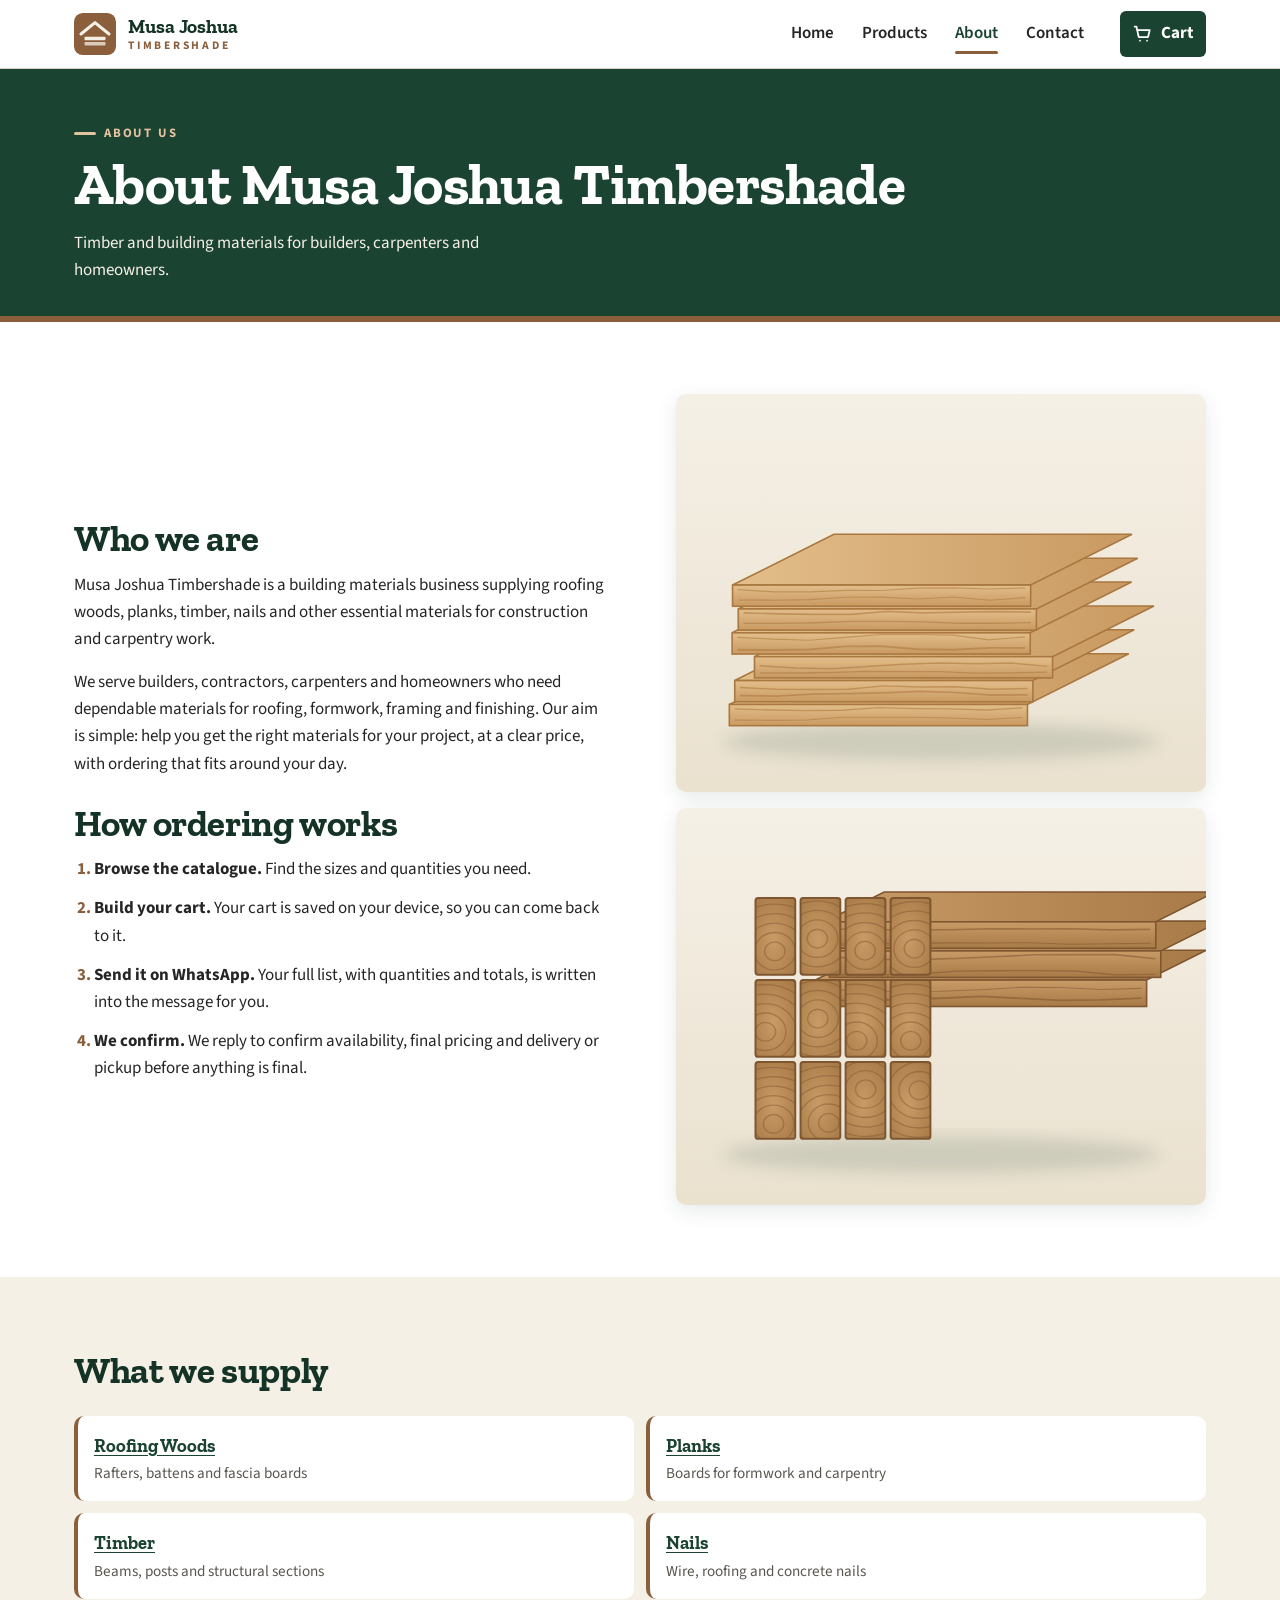
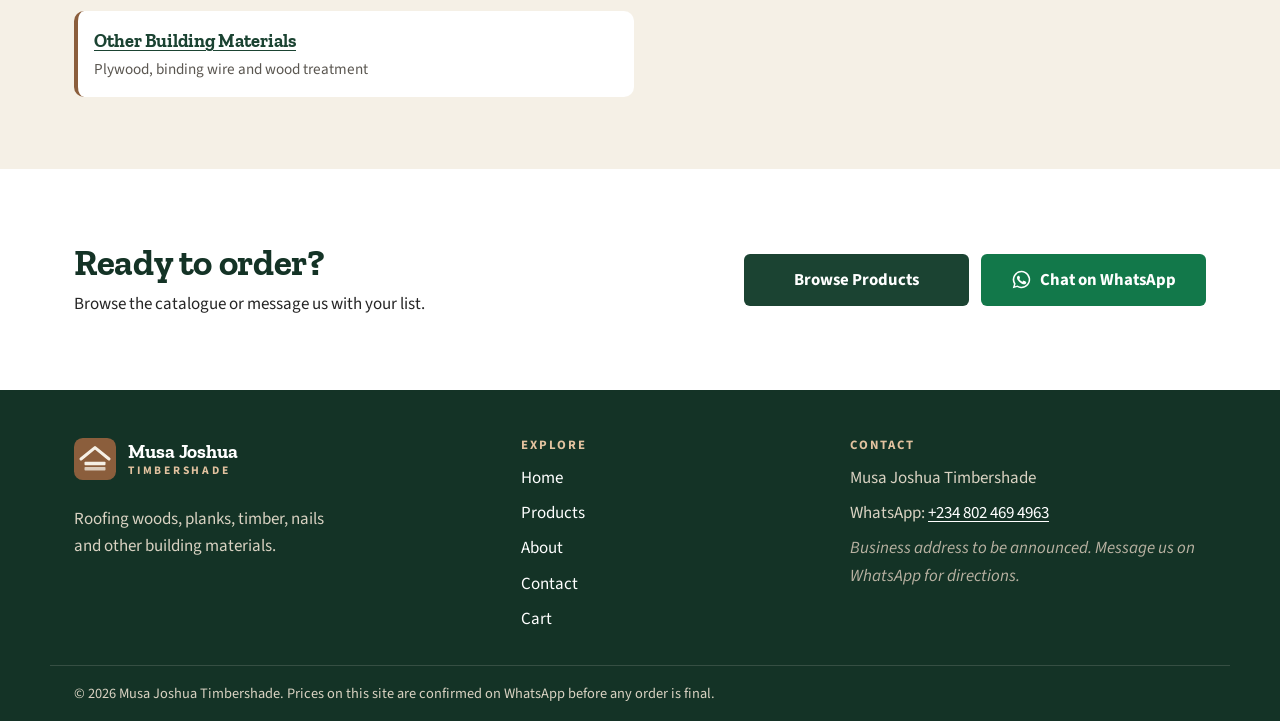
==== about.html @ 5d00e0b7 "Add Musa Joshua Timbershade public website (phase 1) Static HTML/CSS/JS site: home, products catalog" ====
<!DOCTYPE html>
<html lang="en">
<head>
  <meta charset="utf-8">
  <meta name="viewport" content="width=device-width, initial-scale=1">
  <title>About Us | Musa Joshua Timbershade</title>
  <meta name="description" content="About Musa Joshua Timbershade, a supplier of roofing woods, planks, timber, nails and other building materials.">
  <meta name="theme-color" content="#1B4332">
  <link rel="icon" href="assets/images/favicon.svg" type="image/svg+xml">
  <link rel="preconnect" href="https://fonts.googleapis.com">
  <link rel="preconnect" href="https://fonts.gstatic.com" crossorigin>
  <link rel="stylesheet" href="https://fonts.googleapis.com/css2?family=Source+Sans+3:wght@400;600;700&amp;family=Zilla+Slab:wght@600;700&amp;display=swap">
  <link rel="stylesheet" href="assets/css/style.css">
  <link rel="stylesheet" href="assets/css/responsive.css">
</head>
<body data-page="about">
  <a class="skip-link" href="#main">Skip to main content</a>

  <header class="site-header">
    <div class="container header-inner">
      <a class="brand" href="index.html" aria-label="Musa Joshua Timbershade home">
        <svg class="brand__mark" viewBox="0 0 48 48" aria-hidden="true" focusable="false">
          <rect width="48" height="48" rx="10" fill="#8B5E3C"/>
          <path d="M8 24 24 11l16 13" fill="none" stroke="#F5F0E6" stroke-width="3.5" stroke-linecap="round" stroke-linejoin="round"/>
          <rect x="12" y="27" width="24" height="4" rx="1" fill="#F5F0E6"/>
          <rect x="12" y="33" width="24" height="4" rx="1" fill="#F5F0E6" opacity=".75"/>
        </svg>
        <span class="brand__text">
          <span class="brand__name">Musa Joshua</span>
          <span class="brand__sub">Timbershade</span>
        </span>
      </a>

      <button class="nav-toggle" type="button" aria-expanded="false" aria-controls="site-menu">
        <span class="nav-toggle__bar" aria-hidden="true"></span>
        <span class="visually-hidden">Menu</span>
      </button>

      <nav id="site-menu" class="site-nav" aria-label="Main">
        <ul class="nav-list">
          <li><a href="index.html" data-nav="home">Home</a></li>
          <li><a href="products.html" data-nav="products">Products</a></li>
          <li><a href="about.html" data-nav="about">About</a></li>
          <li><a href="contact.html" data-nav="contact">Contact</a></li>
        </ul>
      </nav>

      <a class="cart-link" href="cart.html" data-nav="cart" data-cart-label aria-label="Cart">
        <svg class="icon" viewBox="0 0 24 24" aria-hidden="true" focusable="false"><path fill="none" stroke="currentColor" stroke-width="2" stroke-linecap="round" stroke-linejoin="round" d="M3 4h2l2.4 11.2a1 1 0 0 0 1 .8h8.9a1 1 0 0 0 1-.8L20 8H6.2M9 20h.01M17 20h.01"/></svg>
        <span class="cart-link__text">Cart</span>
        <span class="cart-count" data-cart-count hidden>0</span>
      </a>
    </div>
  </header>

  <main id="main">
    <section class="page-hero">
      <div class="container">
        <p class="eyebrow eyebrow--light">About us</p>
        <h1>About Musa Joshua Timbershade</h1>
        <p>Timber and building materials for builders, carpenters and homeowners.</p>
      </div>
    </section>

    <section class="section">
      <div class="container split">
        <div class="split__copy prose">
          <h2>Who we are</h2>
          <!-- Owner: replace or extend this introduction with the business story, years of operation and location once confirmed. -->
          <p>Musa Joshua Timbershade is a building materials business supplying roofing woods, planks, timber, nails and other essential materials for construction and carpentry work.</p>
          <p>We serve builders, contractors, carpenters and homeowners who need dependable materials for roofing, formwork, framing and finishing. Our aim is simple: help you get the right materials for your project, at a clear price, with ordering that fits around your day.</p>
          <h2>How ordering works</h2>
          <ol class="steps">
            <li><strong>Browse the catalogue.</strong> Find the sizes and quantities you need.</li>
            <li><strong>Build your cart.</strong> Your cart is saved on your device, so you can come back to it.</li>
            <li><strong>Send it on WhatsApp.</strong> Your full list, with quantities and totals, is written into the message for you.</li>
            <li><strong>We confirm.</strong> We reply to confirm availability, final pricing and delivery or pickup before anything is final.</li>
          </ol>
        </div>
        <div class="split__media">
          <img src="assets/images/plank-1x12.svg" alt="Illustration of a stack of wide timber planks" width="400" height="300" loading="lazy">
          <img src="assets/images/roofing-wood-2x4.svg" alt="Illustration of a bundle of roofing wood" width="400" height="300" loading="lazy">
        </div>
      </div>
    </section>

    <section class="section section--cream">
      <div class="container">
        <div class="section-head">
          <h2>What we supply</h2>
        </div>
        <ul class="supply-list">
          <li><a href="products.html?category=roofing-woods">Roofing Woods</a><span>Rafters, battens and fascia boards</span></li>
          <li><a href="products.html?category=planks">Planks</a><span>Boards for formwork and carpentry</span></li>
          <li><a href="products.html?category=timber">Timber</a><span>Beams, posts and structural sections</span></li>
          <li><a href="products.html?category=nails">Nails</a><span>Wire, roofing and concrete nails</span></li>
          <li><a href="products.html?category=other-materials">Other Building Materials</a><span>Plywood, binding wire and wood treatment</span></li>
        </ul>
      </div>
    </section>

    <section class="section">
      <div class="container contact-band">
        <div>
          <h2>Ready to order?</h2>
          <p>Browse the catalogue or message us with your list.</p>
        </div>
        <div class="contact-band__actions">
          <a class="btn btn--primary btn--lg" href="products.html">Browse Products</a>
          <a class="btn btn--whatsapp btn--lg" href="https://wa.me/2348024694963" data-wa-link="enquiry"><svg class="icon" viewBox="0 0 24 24" aria-hidden="true" focusable="false"><path fill="currentColor" d="M12 2a10 10 0 0 0-8.6 15.1L2 22l5-1.3A10 10 0 1 0 12 2Zm0 18.2a8.2 8.2 0 0 1-4.2-1.2l-.3-.2-3 .8.8-2.9-.2-.3A8.2 8.2 0 1 1 12 20.2Zm4.5-6.1c-.2-.1-1.5-.7-1.7-.8-.2-.1-.4-.1-.6.1l-.8 1c-.1.2-.3.2-.5.1a6.7 6.7 0 0 1-3.3-2.9c-.2-.4.2-.4.7-1.3.1-.2 0-.3 0-.4l-.8-1.8c-.2-.5-.4-.4-.6-.4h-.5a1 1 0 0 0-.7.3 3 3 0 0 0-.9 2.2 5.2 5.2 0 0 0 1.1 2.7 11.8 11.8 0 0 0 4.5 4c1.7.7 2.3.8 3.2.6.5-.1 1.5-.6 1.7-1.2.2-.6.2-1.1.2-1.2-.1-.1-.3-.2-.5-.3Z"/></svg> Chat on WhatsApp</a>
        </div>
      </div>
    </section>
  </main>

  <footer class="site-footer">
    <div class="container footer-grid">
      <div class="footer-brand">
        <a class="brand brand--light" href="index.html" aria-label="Musa Joshua Timbershade home">
          <svg class="brand__mark" viewBox="0 0 48 48" aria-hidden="true" focusable="false">
          <rect width="48" height="48" rx="10" fill="#8B5E3C"/>
          <path d="M8 24 24 11l16 13" fill="none" stroke="#F5F0E6" stroke-width="3.5" stroke-linecap="round" stroke-linejoin="round"/>
          <rect x="12" y="27" width="24" height="4" rx="1" fill="#F5F0E6"/>
          <rect x="12" y="33" width="24" height="4" rx="1" fill="#F5F0E6" opacity=".75"/>
        </svg>
          <span class="brand__text">
            <span class="brand__name">Musa Joshua</span>
            <span class="brand__sub">Timbershade</span>
          </span>
        </a>
        <p>Roofing woods, planks, timber, nails and other building materials.</p>
      </div>
      <nav class="footer-nav" aria-label="Footer">
        <h2 class="footer-heading">Explore</h2>
        <ul>
          <li><a href="index.html">Home</a></li>
          <li><a href="products.html">Products</a></li>
          <li><a href="about.html">About</a></li>
          <li><a href="contact.html">Contact</a></li>
          <li><a href="cart.html">Cart</a></li>
        </ul>
      </nav>
      <div class="footer-contact">
        <h2 class="footer-heading">Contact</h2>
        <p><span data-business-name>Musa Joshua Timbershade</span></p>
        <p>WhatsApp: <a href="https://wa.me/2348024694963" data-wa-link="enquiry"><span data-wa-display>+234 802 469 4963</span></a></p>
        <p data-location>Business address to be announced.</p>
      </div>
    </div>
    <div class="container footer-bottom">
      <p>&copy; <span data-year>2026</span> Musa Joshua Timbershade. Prices on this site are confirmed on WhatsApp before any order is final.</p>
    </div>
  </footer>

  <script src="assets/js/config.js" defer></script>
  <script src="assets/js/products-data.js" defer></script>
  <script src="assets/js/main.js" defer></script>
  <script src="assets/js/cart.js" defer></script>
  <script src="assets/js/checkout.js" defer></script>
</body>
</html>
---- assets/css/style.css ----
/* ==========================================================================
   Musa Joshua Timbershade: base styles (mobile first)
   Breakpoint overrides live in responsive.css.
   ========================================================================== */

/* ---------- Design tokens ---------- */
:root {
  --forest: #1B4332;
  --forest-deep: #143326;
  --forest-soft: #2D6A4F;
  --cream: #F5F0E6;
  --cream-dark: #EAE1CF;
  --timber: #8B5E3C;
  --timber-dark: #6E4A2F;
  --white: #FFFFFF;
  --ink: #252525;
  --ink-muted: #5A5650;
  --line: #DCD3C1;
  --whatsapp: #12784A;
  --whatsapp-dark: #0D5E39;
  --danger: #A12C1F;

  --font-display: 'Zilla Slab', 'Rockwell', Georgia, 'Times New Roman', serif;
  --font-body: 'Source Sans 3', 'Segoe UI', Roboto, 'Helvetica Neue', Arial, sans-serif;

  --radius-sm: 6px;
  --radius: 10px;
  --radius-lg: 16px;
  --shadow-sm: 0 1px 2px rgba(20, 51, 38, .08);
  --shadow: 0 6px 20px rgba(20, 51, 38, .10);
  --shadow-lg: 0 16px 40px rgba(20, 51, 38, .18);

  --space-1: .25rem;
  --space-2: .5rem;
  --space-3: .75rem;
  --space-4: 1rem;
  --space-5: 1.5rem;
  --space-6: 2rem;
  --space-7: 3rem;
  --space-8: 4.5rem;

  --container: 1180px;
  --header-h: 68px;
  --ease: cubic-bezier(.2, .7, .2, 1);
}

/* ---------- Reset ---------- */
*, *::before, *::after { box-sizing: border-box; }
html { -webkit-text-size-adjust: 100%; scroll-behavior: smooth; scroll-padding-top: calc(var(--header-h) + 1rem); }
body {
  margin: 0;
  font-family: var(--font-body);
  font-size: 1.0625rem;
  line-height: 1.6;
  color: var(--ink);
  background: var(--white);
  text-rendering: optimizeLegibility;
}
img, svg { display: block; max-width: 100%; height: auto; }
h1, h2, h3 { font-family: var(--font-display); line-height: 1.15; margin: 0 0 var(--space-3); color: var(--forest-deep); letter-spacing: -.01em; }
h1 { font-size: clamp(2.1rem, 6vw, 3.6rem); }
h2 { font-size: clamp(1.6rem, 4vw, 2.3rem); }
h3 { font-size: 1.25rem; }
p { margin: 0 0 var(--space-4); }
a { color: var(--forest); text-decoration-thickness: 1px; text-underline-offset: 3px; }
a:hover { color: var(--timber-dark); }
ul, ol { margin: 0; padding: 0; }
button, input, select, textarea { font: inherit; color: inherit; }
:focus-visible { outline: 3px solid var(--timber); outline-offset: 2px; border-radius: 4px; }

@media (prefers-reduced-motion: reduce) {
  *, *::before, *::after { transition-duration: .01ms !important; animation-duration: .01ms !important; }
  html { scroll-behavior: auto; }
}

/* ---------- Utilities ---------- */
.container { width: 100%; max-width: var(--container); margin-inline: auto; padding-inline: var(--space-4); }
.visually-hidden { position: absolute !important; width: 1px; height: 1px; padding: 0; margin: -1px; overflow: hidden; clip: rect(0 0 0 0); white-space: nowrap; border: 0; }
.muted { color: var(--ink-muted); }
.small { font-size: .9rem; }
.notice { padding: var(--space-4); color: var(--ink-muted); }
.is-placeholder { font-style: italic; color: var(--ink-muted); }
.skip-link { position: absolute; left: var(--space-4); top: -100px; z-index: 100; background: var(--forest); color: var(--white); padding: var(--space-2) var(--space-4); border-radius: var(--radius-sm); }
.skip-link:focus { top: var(--space-2); color: var(--white); }
.icon { width: 1.25em; height: 1.25em; flex: none; }

.eyebrow {
  display: inline-flex; align-items: center; gap: var(--space-2);
  font-size: .8rem; font-weight: 700; letter-spacing: .14em; text-transform: uppercase;
  color: var(--timber); margin-bottom: var(--space-2);
}
.eyebrow::before { content: ''; width: 22px; height: 3px; background: currentColor; border-radius: 2px; }
.eyebrow--light { color: #E2C29F; }

/* ---------- Buttons ---------- */
.btn {
  display: inline-flex; align-items: center; justify-content: center; gap: var(--space-2);
  min-height: 46px; padding: .7rem 1.25rem;
  border: 2px solid transparent; border-radius: var(--radius-sm);
  font-weight: 700; font-size: 1rem; line-height: 1.2; text-align: center; text-decoration: none;
  cursor: pointer; transition: background-color .2s var(--ease), color .2s var(--ease), border-color .2s var(--ease), transform .2s var(--ease), box-shadow .2s var(--ease);
}
.btn:hover { transform: translateY(-1px); }
.btn:active { transform: translateY(0); }
.btn:disabled, .btn[aria-disabled="true"] { opacity: .55; cursor: not-allowed; transform: none; }
.btn--lg { min-height: 52px; padding: .85rem 1.6rem; font-size: 1.05rem; }
.btn--block { width: 100%; }
.btn--primary { background: var(--forest); color: var(--white); }
.btn--primary:hover { background: var(--forest-deep); color: var(--white); box-shadow: var(--shadow); }
.btn--accent { background: var(--timber); color: var(--white); }
.btn--accent:hover { background: var(--timber-dark); color: var(--white); box-shadow: var(--shadow); }
.btn--whatsapp { background: var(--whatsapp); color: var(--white); }
.btn--whatsapp:hover { background: var(--whatsapp-dark); color: var(--white); box-shadow: var(--shadow); }
.btn--outline { background: transparent; color: var(--forest); border-color: var(--forest); }
.btn--outline:hover { background: var(--forest); color: var(--white); }
.btn--text { background: none; color: var(--forest); text-decoration: underline; text-underline-offset: 3px; min-height: 40px; padding-inline: var(--space-2); }
.btn--text:hover { color: var(--danger); transform: none; }

/* ---------- Header & navigation ---------- */
.site-header {
  position: sticky; top: 0; z-index: 50;
  background: rgba(255, 255, 255, .97);
  border-bottom: 1px solid var(--line);
  backdrop-filter: saturate(1.4) blur(6px);
}
.header-inner { display: flex; align-items: center; gap: var(--space-3); min-height: var(--header-h); }

.brand { display: inline-flex; align-items: center; gap: var(--space-3); text-decoration: none; color: var(--forest-deep); margin-right: auto; }
.brand:hover { color: var(--forest-deep); }
.brand__mark { width: 42px; height: 42px; }
.brand__text { display: flex; flex-direction: column; line-height: 1; }
.brand__name { font-family: var(--font-display); font-weight: 700; font-size: 1.2rem; }
.brand__sub { font-size: .72rem; font-weight: 700; letter-spacing: .24em; text-transform: uppercase; color: var(--timber); margin-top: 4px; }
.brand--light, .brand--light:hover { color: var(--white); }
.brand--light .brand__sub { color: #E2C29F; }

.nav-toggle {
  order: 3; display: inline-flex; align-items: center; justify-content: center;
  width: 46px; height: 46px; border: 1px solid var(--line); border-radius: var(--radius-sm); background: var(--white); cursor: pointer;
}
.nav-toggle__bar, .nav-toggle__bar::before, .nav-toggle__bar::after {
  display: block; width: 20px; height: 2px; background: var(--forest-deep); border-radius: 2px; position: relative; transition: transform .2s var(--ease), background-color .2s;
}
.nav-toggle__bar::before, .nav-toggle__bar::after { content: ''; position: absolute; left: 0; }
.nav-toggle__bar::before { top: -6px; }
.nav-toggle__bar::after { top: 6px; }
.nav-toggle[aria-expanded="true"] .nav-toggle__bar { background: transparent; }
.nav-toggle[aria-expanded="true"] .nav-toggle__bar::before { transform: translateY(6px) rotate(45deg); }
.nav-toggle[aria-expanded="true"] .nav-toggle__bar::after { transform: translateY(-6px) rotate(-45deg); }

.site-nav {
  position: absolute; left: 0; right: 0; top: 100%;
  background: var(--white); border-bottom: 1px solid var(--line); box-shadow: var(--shadow);
  display: none;
}
.site-nav.is-open { display: block; }
.nav-list { list-style: none; padding: var(--space-2) var(--space-4) var(--space-4); }
.nav-list a {
  display: block; padding: var(--space-3) var(--space-2);
  font-weight: 600; text-decoration: none; color: var(--ink); border-bottom: 1px solid var(--cream-dark);
}
.nav-list a:hover { color: var(--timber-dark); }
.nav-list a[aria-current="page"] { color: var(--forest); box-shadow: inset 4px 0 0 var(--timber); padding-left: var(--space-4); }

.cart-link {
  order: 2; position: relative; display: inline-flex; align-items: center; gap: var(--space-2);
  min-height: 46px; padding: 0 var(--space-3); border-radius: var(--radius-sm);
  font-weight: 700; text-decoration: none; color: var(--white); background: var(--forest);
  transition: background-color .2s var(--ease);
}
.cart-link:hover, .cart-link[aria-current="page"] { background: var(--forest-deep); color: var(--white); }
.cart-link__text { display: none; }
.cart-count {
  min-width: 22px; height: 22px; padding: 0 6px; border-radius: 11px;
  background: var(--timber); color: var(--white); font-size: .78rem; line-height: 22px; text-align: center;
}
.cart-count[hidden] { display: none; }

/* ---------- Hero ---------- */
.hero { position: relative; background: var(--forest-deep); color: var(--cream); overflow: hidden; }
.hero::before {
  content: ''; position: absolute; inset: 0; pointer-events: none; opacity: .07;
  background: repeating-linear-gradient(100deg, transparent 0 18px, #F5F0E6 18px 19px, transparent 19px 41px);
}
.hero-inner { position: relative; display: grid; gap: var(--space-6); padding-block: var(--space-7) var(--space-8); }
.hero h1 { color: var(--white); max-width: 16ch; }
.hero-lead { font-size: 1.15rem; max-width: 46ch; color: #E6E0D2; }
.hero-actions { display: flex; flex-wrap: wrap; gap: var(--space-3); margin: var(--space-5) 0; }
.hero-actions .btn { flex: 1 1 220px; }
.hero-points { list-style: none; display: flex; flex-wrap: wrap; gap: var(--space-2) var(--space-5); font-size: .95rem; color: #D9D2C2; }
.hero-points li { display: flex; align-items: center; gap: var(--space-2); }
.hero-points li::before { content: ''; width: 8px; height: 8px; border-radius: 2px; background: var(--timber); transform: rotate(45deg); }
.hero-media img { width: 100%; border-radius: var(--radius-lg); box-shadow: var(--shadow-lg); border: 1px solid rgba(245, 240, 230, .12); }

/* Tape-measure strip under the hero */
.measure {
  height: 22px; background-color: #D9B25C;
  background-image:
    repeating-linear-gradient(90deg, #252525 0 2px, transparent 2px 60px),
    repeating-linear-gradient(90deg, #252525 0 1px, transparent 1px 12px);
  background-size: 100% 14px, 100% 7px;
  background-repeat: repeat-x;
  background-position: 0 0, 0 0;
  border-top: 2px solid #B8913E;
}

/* ---------- Sections ---------- */
.section { padding-block: var(--space-7); }
.section--tight { padding-block: var(--space-6); }
.section--cream { background: var(--cream); }
.section--green { background: var(--forest); color: var(--cream); }
.section--green h2 { color: var(--white); }
.section-head { margin-bottom: var(--space-5); max-width: 640px; }
.section-head--split { max-width: none; display: flex; flex-wrap: wrap; gap: var(--space-4); align-items: flex-end; justify-content: space-between; }
.section-head h2 { margin-bottom: 0; }

.page-hero { background: var(--forest); color: var(--cream); padding-block: var(--space-7) var(--space-6); border-bottom: 6px solid var(--timber); }
.page-hero h1 { color: var(--white); }
.page-hero p:last-child { margin-bottom: 0; max-width: 60ch; }
.page-hero--compact { padding-block: var(--space-6) var(--space-5); }

/* ---------- Category cards ---------- */
.category-grid { list-style: none; display: grid; gap: var(--space-4); }
.category-card {
  display: grid; grid-template-columns: 112px 1fr; align-items: center; gap: var(--space-4);
  height: 100%; padding: var(--space-3); text-decoration: none; color: var(--ink);
  background: var(--white); border: 1px solid var(--line); border-radius: var(--radius);
  transition: border-color .2s var(--ease), box-shadow .2s var(--ease), transform .2s var(--ease);
}
.category-card:hover { border-color: var(--timber); box-shadow: var(--shadow); transform: translateY(-2px); color: var(--ink); }
.category-card img { width: 100%; aspect-ratio: 4 / 3; object-fit: cover; border-radius: var(--radius-sm); }
.category-card__body { display: flex; flex-direction: column; gap: 2px; }
.category-card__name { font-family: var(--font-display); font-weight: 700; font-size: 1.2rem; color: var(--forest-deep); }
.category-card__desc { font-size: .92rem; color: var(--ink-muted); line-height: 1.4; }
.category-card__count { font-size: .85rem; font-weight: 700; color: var(--timber); margin-top: var(--space-1); }

/* ---------- Product grid & cards ---------- */
.product-grid { display: grid; gap: var(--space-5); grid-template-columns: 1fr; }
.product-card {
  display: flex; flex-direction: column; overflow: hidden;
  background: var(--white); border: 1px solid var(--line); border-radius: var(--radius);
  box-shadow: var(--shadow-sm); transition: box-shadow .2s var(--ease), transform .2s var(--ease);
}
.product-card:hover { box-shadow: var(--shadow); transform: translateY(-2px); }
.product-card__media { position: relative; background: var(--cream); }
.product-card__media img { width: 100%; aspect-ratio: 4 / 3; object-fit: cover; }
.badge { position: absolute; top: var(--space-3); left: var(--space-3); padding: 2px 10px; border-radius: 999px; font-size: .75rem; font-weight: 700; }
.badge--demo { background: var(--white); color: var(--timber-dark); border: 1px solid var(--timber); }
.product-card__body { display: flex; flex-direction: column; flex: 1; padding: var(--space-4); }
.product-card__category { font-size: .78rem; font-weight: 700; letter-spacing: .1em; text-transform: uppercase; color: var(--timber); margin-bottom: var(--space-1); }
.product-card__title { font-size: 1.2rem; margin-bottom: var(--space-2); }
.product-card__desc { font-size: .95rem; color: var(--ink-muted); flex: 1; }
.product-card__price { display: flex; align-items: baseline; flex-wrap: wrap; gap: var(--space-1); margin-bottom: var(--space-3); }
.price { font-family: var(--font-display); font-size: 1.5rem; font-weight: 700; color: var(--forest); }
.unit { font-size: .9rem; color: var(--ink-muted); }
.product-card__actions { display: grid; grid-template-columns: 76px 1fr; gap: var(--space-2); }

.qty-input {
  width: 100%; min-height: 46px; padding: 0 var(--space-2);
  border: 1px solid #B9AE98; border-radius: var(--radius-sm); background: var(--white);
  text-align: center; font-weight: 700; -moz-appearance: textfield; appearance: textfield;
}
.qty-input::-webkit-outer-spin-button, .qty-input::-webkit-inner-spin-button { -webkit-appearance: none; margin: 0; }
.qty-input:focus { border-color: var(--forest); }

.demo-note {
  margin-bottom: var(--space-5); padding: var(--space-3) var(--space-4);
  background: #FBF7EE; border: 1px dashed var(--timber); border-radius: var(--radius-sm);
  font-size: .95rem; color: var(--ink);
}

/* ---------- Catalogue controls ---------- */
.catalogue-controls { display: grid; gap: var(--space-3); margin-bottom: var(--space-4); }
.search-field label, .sort-field label { display: block; font-weight: 700; font-size: .9rem; margin-bottom: var(--space-1); }
.search-field input, .sort-field select, .form-field input, .form-field textarea {
  width: 100%; min-height: 48px; padding: .6rem .9rem;
  border: 1px solid #B9AE98; border-radius: var(--radius-sm); background: var(--white);
}
.search-field input {
  padding-left: 2.6rem;
  background: var(--white) url("data:image/svg+xml,%3Csvg xmlns='http://www.w3.org/2000/svg' viewBox='0 0 24 24' fill='none' stroke='%235A5650' stroke-width='2' stroke-linecap='round'%3E%3Ccircle cx='11' cy='11' r='7'/%3E%3Cpath d='m20 20-3.5-3.5'/%3E%3C/svg%3E") no-repeat .85rem center / 1.1rem;
}
.search-field input:focus, .sort-field select:focus, .form-field input:focus, .form-field textarea:focus { border-color: var(--forest); }

.chip-row { display: flex; gap: var(--space-2); overflow-x: auto; padding-bottom: var(--space-2); margin-bottom: var(--space-4); scrollbar-width: thin; }
.chip {
  flex: none; min-height: 42px; padding: .4rem 1rem; border-radius: 999px;
  border: 1px solid #B9AE98; background: var(--white); font-weight: 600; cursor: pointer;
  transition: background-color .2s var(--ease), color .2s var(--ease), border-color .2s var(--ease);
}
.chip:hover { border-color: var(--forest); }
.chip[aria-pressed="true"] { background: var(--forest); border-color: var(--forest); color: var(--white); }
.results-status { font-size: .95rem; color: var(--ink-muted); margin-bottom: var(--space-4); }

/* ---------- Features ---------- */
.feature-grid { list-style: none; display: grid; gap: var(--space-4); }
.feature { padding: var(--space-5); border: 1px solid var(--line); border-radius: var(--radius); border-top: 4px solid var(--timber); background: var(--white); }
.feature p { margin: 0; color: var(--ink-muted); }
.feature__icon { width: 44px; height: 44px; margin-bottom: var(--space-3); fill: none; stroke: var(--forest); stroke-width: 2.5; stroke-linecap: round; stroke-linejoin: round; }

/* ---------- Split layout (about) ---------- */
.split { display: grid; gap: var(--space-6); align-items: center; }
.split__media { display: grid; gap: var(--space-4); }
.split__media img { width: 100%; border-radius: var(--radius); box-shadow: var(--shadow); }
.about-teaser .split__copy p { color: #E6E0D2; }
.prose h2 { margin-top: var(--space-5); }
.prose h2:first-child { margin-top: 0; }
.steps { padding-left: 1.25rem; display: grid; gap: var(--space-3); }
.steps li::marker { color: var(--timber); font-weight: 700; }

.supply-list { list-style: none; display: grid; gap: var(--space-3); }
.supply-list li { display: flex; flex-direction: column; padding: var(--space-4); background: var(--white); border-radius: var(--radius); border-left: 4px solid var(--timber); }
.supply-list a { font-family: var(--font-display); font-weight: 700; font-size: 1.15rem; }
.supply-list span { color: var(--ink-muted); font-size: .95rem; }

/* ---------- Contact ---------- */
.contact-band { display: grid; gap: var(--space-5); align-items: center; }
.contact-band h2 { margin-bottom: var(--space-2); }
.contact-band p:last-child { margin-bottom: 0; }
.contact-band__actions { display: flex; flex-wrap: wrap; gap: var(--space-3); }
.contact-band__actions .btn { flex: 1 1 200px; }

.contact-grid { display: grid; gap: var(--space-6); align-items: start; }
.contact-card, .enquiry-form { padding: var(--space-5); border: 1px solid var(--line); border-radius: var(--radius-lg); background: var(--white); box-shadow: var(--shadow-sm); }
.contact-card { background: var(--cream); }
.contact-list { margin: 0 0 var(--space-5); display: grid; gap: var(--space-4); }
.contact-list dt { font-size: .8rem; font-weight: 700; letter-spacing: .1em; text-transform: uppercase; color: var(--timber); }
.contact-list dd { margin: 0; font-size: 1.1rem; font-weight: 600; }
.contact-card .small { margin: var(--space-3) 0 0; }
.form-field { margin-bottom: var(--space-4); }
.form-field label { display: block; font-weight: 700; margin-bottom: var(--space-1); }
.form-field textarea { resize: vertical; min-height: 120px; }
.field-hint { font-size: .9rem; color: var(--ink-muted); margin: var(--space-1) 0 0; }
.field-error { font-size: .9rem; color: var(--danger); font-weight: 600; margin: var(--space-1) 0 0; }
[aria-invalid="true"] { border-color: var(--danger) !important; }

/* ---------- Cart ---------- */
.cart-layout { display: grid; gap: var(--space-6); align-items: start; }
.cart-list { list-style: none; display: grid; gap: var(--space-3); }
.cart-item {
  display: grid; grid-template-columns: 84px 1fr; grid-template-areas: "img info" "qty total" "remove remove";
  gap: var(--space-3); align-items: center; padding: var(--space-4);
  background: var(--white); border: 1px solid var(--line); border-radius: var(--radius);
}
.cart-item__img { grid-area: img; width: 84px; aspect-ratio: 4 / 3; object-fit: cover; border-radius: var(--radius-sm); background: var(--cream); }
.cart-item__info { grid-area: info; min-width: 0; }
.cart-item__name { font-size: 1.1rem; margin-bottom: var(--space-1); }
.cart-item__unit, .cart-item__note { margin: 0; font-size: .92rem; color: var(--ink-muted); }
.qty-control { grid-area: qty; display: inline-grid; grid-template-columns: 44px 72px 44px; }
.qty-control .qty-input { border-radius: 0; border-inline: 0; }
.qty-step {
  min-height: 46px; border: 1px solid #B9AE98; background: var(--cream); font-size: 1.25rem; font-weight: 700; cursor: pointer;
  transition: background-color .2s var(--ease);
}
.qty-step:first-of-type { border-radius: var(--radius-sm) 0 0 var(--radius-sm); }
.qty-step:last-of-type { border-radius: 0 var(--radius-sm) var(--radius-sm) 0; }
.qty-step:hover:not(:disabled) { background: var(--cream-dark); }
.qty-step:disabled { opacity: .4; cursor: not-allowed; }
.cart-item__total { grid-area: total; margin: 0; text-align: right; font-family: var(--font-display); font-weight: 700; font-size: 1.25rem; color: var(--forest); }
.cart-item__remove { grid-area: remove; justify-self: start; }
.cart-item--missing { grid-template-columns: 1fr; grid-template-areas: "info" "remove"; background: #FBF4F2; border-style: dashed; }

.cart-summary { position: sticky; top: calc(var(--header-h) + var(--space-4)); display: grid; gap: var(--space-3); padding: var(--space-5); background: var(--cream); border-radius: var(--radius-lg); border: 1px solid var(--line); }
.cart-summary h2 { font-size: 1.4rem; margin: 0; }
.summary-list { margin: 0; }
.summary-row { display: flex; justify-content: space-between; gap: var(--space-4); padding: var(--space-2) 0; border-bottom: 1px solid var(--line); }
.summary-row dt { font-weight: 600; }
.summary-row dd { margin: 0; font-family: var(--font-display); font-weight: 700; font-size: 1.35rem; color: var(--forest-deep); }
.summary-row--total dd { font-size: 1.5rem; }
.cart-summary__note { font-size: .9rem; color: var(--ink-muted); margin: 0; }

.empty-state { text-align: center; max-width: 520px; margin: 0 auto; padding: var(--space-6) var(--space-4); }
.empty-state img { margin: 0 auto var(--space-4); width: 220px; border-radius: var(--radius); }
.empty-state--inline { grid-column: 1 / -1; }

/* ---------- Modal ---------- */
.modal {
  width: min(520px, calc(100% - 2rem)); padding: 0; border: 0; border-radius: var(--radius-lg);
  box-shadow: var(--shadow-lg); color: var(--ink);
}
.modal::backdrop { background: rgba(20, 51, 38, .55); }
.modal__content { position: relative; padding: var(--space-6) var(--space-5) var(--space-5); }
.modal__title { padding-right: var(--space-6); }
.modal__close {
  position: absolute; top: var(--space-3); right: var(--space-3); width: 40px; height: 40px;
  border: 0; border-radius: 50%; background: var(--cream); font-size: 1.5rem; line-height: 1; cursor: pointer;
}
.modal__close:hover { background: var(--cream-dark); }
.modal__warning { padding: var(--space-2) var(--space-3); background: #FBF4F2; border-left: 3px solid var(--danger); }
.modal__actions { display: grid; gap: var(--space-2); margin-top: var(--space-4); }

/* ---------- Toast ---------- */
.toast {
  position: fixed; left: 50%; bottom: var(--space-4); z-index: 60;
  display: flex; align-items: center; gap: var(--space-4); width: max-content; max-width: calc(100% - 2rem);
  padding: var(--space-3) var(--space-4); border-radius: var(--radius);
  background: var(--forest-deep); color: var(--white); box-shadow: var(--shadow-lg);
  transform: translate(-50%, 150%); opacity: 0; visibility: hidden;
  transition: transform .3s var(--ease), opacity .3s var(--ease), visibility .3s;
}
.toast.is-visible { transform: translate(-50%, 0); opacity: 1; visibility: visible; }
.toast__link { flex: none; color: #F0D3AE; font-weight: 700; }
.toast__link:hover { color: var(--white); }

/* ---------- Footer ---------- */
.site-footer { background: var(--forest-deep); color: #D9D2C2; padding-top: var(--space-7); }
.site-footer a { color: var(--white); }
.site-footer a:hover { color: #F0D3AE; }
.footer-grid { display: grid; gap: var(--space-6); padding-bottom: var(--space-6); }
.footer-brand p { margin-top: var(--space-4); max-width: 34ch; }
.footer-heading { font-family: var(--font-body); font-size: .8rem; letter-spacing: .14em; text-transform: uppercase; color: #E2C29F; margin-bottom: var(--space-3); }
.footer-nav ul { list-style: none; display: grid; gap: var(--space-2); }
.footer-nav a { text-decoration: none; }
.footer-nav a:hover { text-decoration: underline; }
.footer-contact p { margin-bottom: var(--space-2); }
.footer-contact .is-placeholder { color: #B9B2A2; }
.footer-bottom { border-top: 1px solid rgba(245, 240, 230, .15); padding-block: var(--space-4); font-size: .9rem; }
.footer-bottom p { margin: 0; }
---- assets/css/responsive.css ----
/* ==========================================================================
   Breakpoints (mobile-first: base styles in style.css are for small phones)
   ========================================================================== */

/* Large phones */
@media (min-width: 480px) {
  .product-grid { grid-template-columns: repeat(2, minmax(0, 1fr)); }
  .cart-link__text { display: inline; }
  .modal__actions { grid-template-columns: 1fr 1fr; }
  .modal__actions .btn:first-child { grid-column: 1 / -1; }
}

/* Tablets */
@media (min-width: 720px) {
  .container { padding-inline: var(--space-5); }
  .section { padding-block: var(--space-8); }
  .section--tight { padding-block: var(--space-7); }

  .category-grid { grid-template-columns: repeat(2, minmax(0, 1fr)); }
  .feature-grid { grid-template-columns: repeat(2, minmax(0, 1fr)); }
  .supply-list { grid-template-columns: repeat(2, minmax(0, 1fr)); }
  .footer-grid { grid-template-columns: 1.4fr 1fr 1.2fr; }

  .catalogue-controls { grid-template-columns: 1fr 240px; align-items: end; }
  .chip-row { flex-wrap: wrap; overflow: visible; }

  .contact-band { grid-template-columns: 1.4fr 1fr; }
  .contact-grid { grid-template-columns: 1fr 1.2fr; }

  .cart-item {
    grid-template-columns: 100px minmax(0, 1fr) auto 120px;
    grid-template-areas: "img info qty total" "img remove remove remove";
  }
  .cart-item__img { width: 100px; }
  .cart-item__remove { justify-self: end; }
  .cart-item--missing { grid-template-columns: 1fr auto; grid-template-areas: "info remove"; }
}

/* Desktop: full navigation bar */
@media (min-width: 900px) {
  .nav-toggle { display: none; }
  .site-nav {
    position: static; display: block; order: 1; background: none; border: 0; box-shadow: none;
  }
  .nav-list { display: flex; gap: var(--space-1); padding: 0; }
  .nav-list a { border: 0; padding: var(--space-2) var(--space-3); border-radius: var(--radius-sm); position: relative; }
  .nav-list a:hover { background: var(--cream); }
  .nav-list a[aria-current="page"] { box-shadow: none; padding-left: var(--space-3); }
  .nav-list a[aria-current="page"]::after {
    content: ''; position: absolute; left: var(--space-3); right: var(--space-3); bottom: 2px; height: 3px; border-radius: 2px; background: var(--timber);
  }
  .cart-link { order: 2; margin-left: var(--space-3); }

  .hero-inner { grid-template-columns: 1.05fr 1fr; align-items: center; padding-block: var(--space-8); }
  .product-grid { grid-template-columns: repeat(3, minmax(0, 1fr)); }
  .split { grid-template-columns: 1fr 1fr; gap: var(--space-8); }
  .about-teaser .split__media { order: 0; }
  .cart-layout { grid-template-columns: minmax(0, 1fr) 340px; }
}

@media (min-width: 1100px) {
  .category-grid { grid-template-columns: repeat(5, minmax(0, 1fr)); }
  .category-card { grid-template-columns: 1fr; align-items: stretch; padding: 0; overflow: hidden; }
  .category-card img { border-radius: 0; }
  .category-card__body { padding: var(--space-3) var(--space-4) var(--space-4); }
  .feature-grid { grid-template-columns: repeat(4, minmax(0, 1fr)); }
  .product-grid { grid-template-columns: repeat(4, minmax(0, 1fr)); }
  #featured-products { grid-template-columns: repeat(3, minmax(0, 1fr)); }
}

/* Print: show cart cleanly if a customer prints it */
@media print {
  .site-header, .site-footer, .nav-toggle, .cart-summary .btn, .cart-item__remove, .qty-step, .toast { display: none !important; }
  .page-hero { background: none; color: var(--ink); border: 0; }
  .page-hero h1 { color: var(--ink); }
}
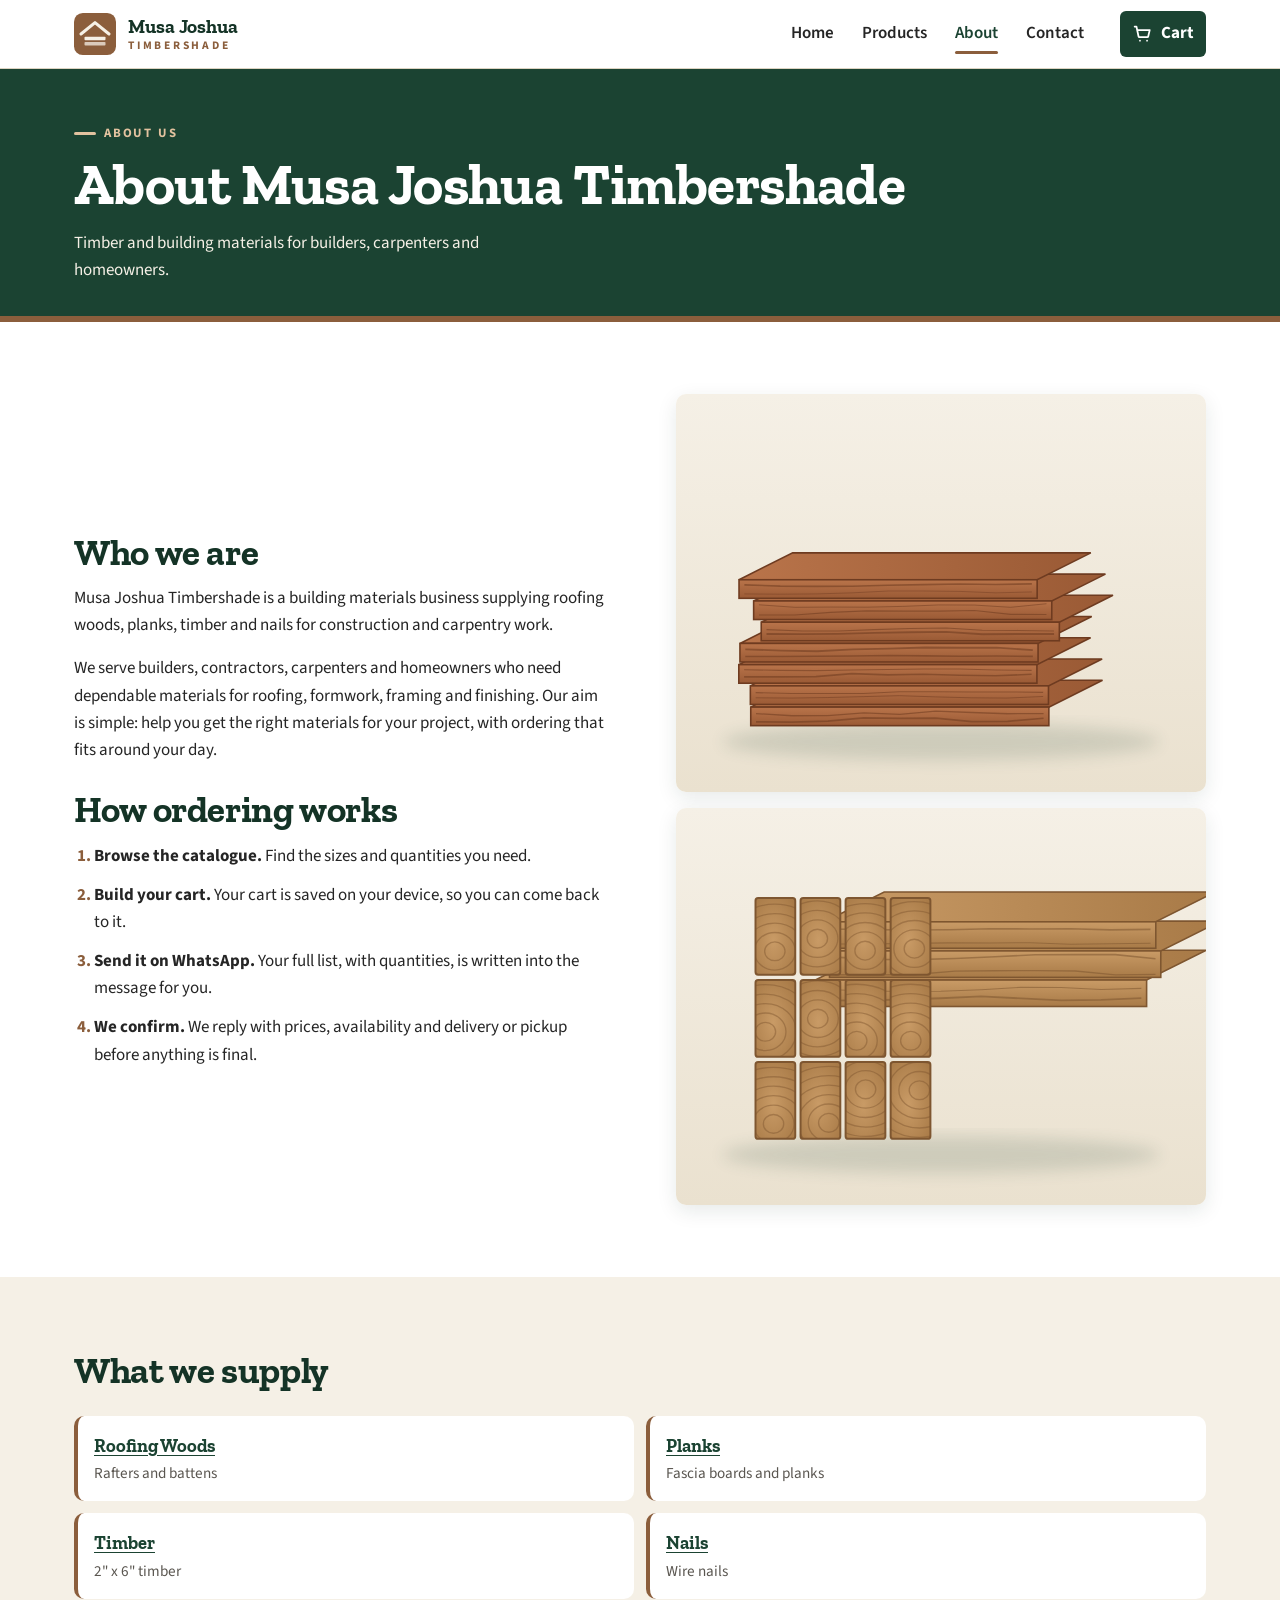
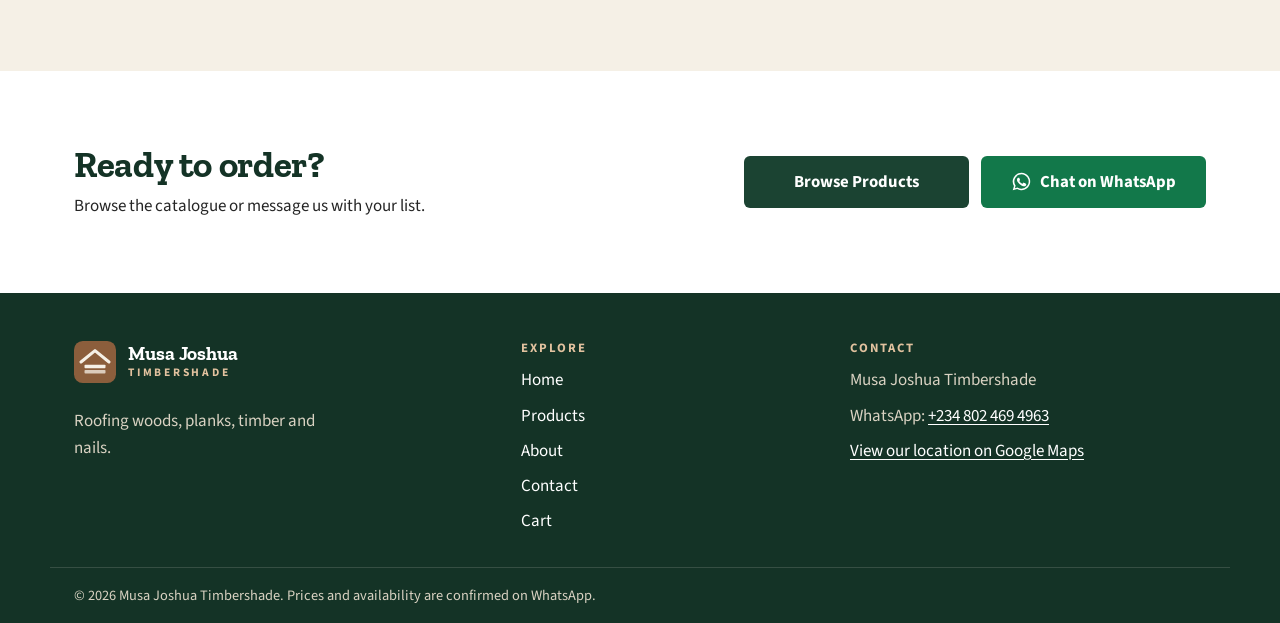
==== commit 5d7fc53b: "Remove prices, trim catalogue and add Google Maps location - Hide prices everywhere: product cards, " ====
--- a/about.html
+++ b/about.html
@@ -4,7 +4,7 @@
   <meta charset="utf-8">
   <meta name="viewport" content="width=device-width, initial-scale=1">
   <title>About Us | Musa Joshua Timbershade</title>
-  <meta name="description" content="About Musa Joshua Timbershade, a supplier of roofing woods, planks, timber, nails and other building materials.">
+  <meta name="description" content="About Musa Joshua Timbershade, a supplier of roofing woods, planks, timber and nails.">
   <meta name="theme-color" content="#1B4332">
   <link rel="icon" href="assets/images/favicon.svg" type="image/svg+xml">
   <link rel="preconnect" href="https://fonts.googleapis.com">
@@ -67,18 +67,18 @@
         <div class="split__copy prose">
           <h2>Who we are</h2>
           <!-- Owner: replace or extend this introduction with the business story, years of operation and location once confirmed. -->
-          <p>Musa Joshua Timbershade is a building materials business supplying roofing woods, planks, timber, nails and other essential materials for construction and carpentry work.</p>
-          <p>We serve builders, contractors, carpenters and homeowners who need dependable materials for roofing, formwork, framing and finishing. Our aim is simple: help you get the right materials for your project, at a clear price, with ordering that fits around your day.</p>
+          <p>Musa Joshua Timbershade is a building materials business supplying roofing woods, planks, timber and nails for construction and carpentry work.</p>
+          <p>We serve builders, contractors, carpenters and homeowners who need dependable materials for roofing, formwork, framing and finishing. Our aim is simple: help you get the right materials for your project, with ordering that fits around your day.</p>
           <h2>How ordering works</h2>
           <ol class="steps">
             <li><strong>Browse the catalogue.</strong> Find the sizes and quantities you need.</li>
             <li><strong>Build your cart.</strong> Your cart is saved on your device, so you can come back to it.</li>
-            <li><strong>Send it on WhatsApp.</strong> Your full list, with quantities and totals, is written into the message for you.</li>
-            <li><strong>We confirm.</strong> We reply to confirm availability, final pricing and delivery or pickup before anything is final.</li>
+            <li><strong>Send it on WhatsApp.</strong> Your full list, with quantities, is written into the message for you.</li>
+            <li><strong>We confirm.</strong> We reply with prices, availability and delivery or pickup before anything is final.</li>
           </ol>
         </div>
         <div class="split__media">
-          <img src="assets/images/plank-1x12.svg" alt="Illustration of a stack of wide timber planks" width="400" height="300" loading="lazy">
+          <img src="assets/images/plank-1x6.svg" alt="Illustration of a stack of narrow timber planks" width="400" height="300" loading="lazy">
           <img src="assets/images/roofing-wood-2x4.svg" alt="Illustration of a bundle of roofing wood" width="400" height="300" loading="lazy">
         </div>
       </div>
@@ -90,11 +90,10 @@
           <h2>What we supply</h2>
         </div>
         <ul class="supply-list">
-          <li><a href="products.html?category=roofing-woods">Roofing Woods</a><span>Rafters, battens and fascia boards</span></li>
-          <li><a href="products.html?category=planks">Planks</a><span>Boards for formwork and carpentry</span></li>
-          <li><a href="products.html?category=timber">Timber</a><span>Beams, posts and structural sections</span></li>
-          <li><a href="products.html?category=nails">Nails</a><span>Wire, roofing and concrete nails</span></li>
-          <li><a href="products.html?category=other-materials">Other Building Materials</a><span>Plywood, binding wire and wood treatment</span></li>
+          <li><a href="products.html?category=roofing-woods">Roofing Woods</a><span>Rafters and battens</span></li>
+          <li><a href="products.html?category=planks">Planks</a><span>Fascia boards and planks</span></li>
+          <li><a href="products.html?category=timber">Timber</a><span>2&quot; x 6&quot; timber</span></li>
+          <li><a href="products.html?category=nails">Nails</a><span>Wire nails</span></li>
         </ul>
       </div>
     </section>
@@ -128,7 +127,7 @@
             <span class="brand__sub">Timbershade</span>
           </span>
         </a>
-        <p>Roofing woods, planks, timber, nails and other building materials.</p>
+        <p>Roofing woods, planks, timber and nails.</p>
       </div>
       <nav class="footer-nav" aria-label="Footer">
         <h2 class="footer-heading">Explore</h2>
@@ -148,7 +147,7 @@
       </div>
     </div>
     <div class="container footer-bottom">
-      <p>&copy; <span data-year>2026</span> Musa Joshua Timbershade. Prices on this site are confirmed on WhatsApp before any order is final.</p>
+      <p>&copy; <span data-year>2026</span> Musa Joshua Timbershade. Prices and availability are confirmed on WhatsApp.</p>
     </div>
   </footer>
 
--- a/assets/css/style.css
+++ b/assets/css/style.css
@@ -244,15 +244,11 @@
 .product-card:hover { box-shadow: var(--shadow); transform: translateY(-2px); }
 .product-card__media { position: relative; background: var(--cream); }
 .product-card__media img { width: 100%; aspect-ratio: 4 / 3; object-fit: cover; }
-.badge { position: absolute; top: var(--space-3); left: var(--space-3); padding: 2px 10px; border-radius: 999px; font-size: .75rem; font-weight: 700; }
-.badge--demo { background: var(--white); color: var(--timber-dark); border: 1px solid var(--timber); }
 .product-card__body { display: flex; flex-direction: column; flex: 1; padding: var(--space-4); }
 .product-card__category { font-size: .78rem; font-weight: 700; letter-spacing: .1em; text-transform: uppercase; color: var(--timber); margin-bottom: var(--space-1); }
 .product-card__title { font-size: 1.2rem; margin-bottom: var(--space-2); }
 .product-card__desc { font-size: .95rem; color: var(--ink-muted); flex: 1; }
-.product-card__price { display: flex; align-items: baseline; flex-wrap: wrap; gap: var(--space-1); margin-bottom: var(--space-3); }
-.price { font-family: var(--font-display); font-size: 1.5rem; font-weight: 700; color: var(--forest); }
-.unit { font-size: .9rem; color: var(--ink-muted); }
+.product-card__unit { font-size: .9rem; font-weight: 600; color: var(--forest); margin-bottom: var(--space-3); }
 .product-card__actions { display: grid; grid-template-columns: 76px 1fr; gap: var(--space-2); }
 
 .qty-input {
@@ -338,7 +334,7 @@
 .cart-layout { display: grid; gap: var(--space-6); align-items: start; }
 .cart-list { list-style: none; display: grid; gap: var(--space-3); }
 .cart-item {
-  display: grid; grid-template-columns: 84px 1fr; grid-template-areas: "img info" "qty total" "remove remove";
+  display: grid; grid-template-columns: 84px 1fr; grid-template-areas: "img info" "qty remove";
   gap: var(--space-3); align-items: center; padding: var(--space-4);
   background: var(--white); border: 1px solid var(--line); border-radius: var(--radius);
 }
@@ -356,8 +352,7 @@
 .qty-step:last-of-type { border-radius: 0 var(--radius-sm) var(--radius-sm) 0; }
 .qty-step:hover:not(:disabled) { background: var(--cream-dark); }
 .qty-step:disabled { opacity: .4; cursor: not-allowed; }
-.cart-item__total { grid-area: total; margin: 0; text-align: right; font-family: var(--font-display); font-weight: 700; font-size: 1.25rem; color: var(--forest); }
-.cart-item__remove { grid-area: remove; justify-self: start; }
+.cart-item__remove { grid-area: remove; justify-self: end; }
 .cart-item--missing { grid-template-columns: 1fr; grid-template-areas: "info" "remove"; background: #FBF4F2; border-style: dashed; }
 
 .cart-summary { position: sticky; top: calc(var(--header-h) + var(--space-4)); display: grid; gap: var(--space-3); padding: var(--space-5); background: var(--cream); border-radius: var(--radius-lg); border: 1px solid var(--line); }
@@ -414,5 +409,7 @@
 .footer-nav a:hover { text-decoration: underline; }
 .footer-contact p { margin-bottom: var(--space-2); }
 .footer-contact .is-placeholder { color: #B9B2A2; }
+.map-embed { margin-top: var(--space-6); border-radius: var(--radius-lg); overflow: hidden; border: 1px solid var(--line); background: var(--cream); }
+.map-embed iframe { display: block; width: 100%; height: 360px; border: 0; }
 .footer-bottom { border-top: 1px solid rgba(245, 240, 230, .15); padding-block: var(--space-4); font-size: .9rem; }
 .footer-bottom p { margin: 0; }
--- a/assets/css/responsive.css
+++ b/assets/css/responsive.css
@@ -28,8 +28,8 @@
   .contact-grid { grid-template-columns: 1fr 1.2fr; }
 
   .cart-item {
-    grid-template-columns: 100px minmax(0, 1fr) auto 120px;
-    grid-template-areas: "img info qty total" "img remove remove remove";
+    grid-template-columns: 100px minmax(0, 1fr) auto auto;
+    grid-template-areas: "img info qty remove";
   }
   .cart-item__img { width: 100px; }
   .cart-item__remove { justify-self: end; }
@@ -59,7 +59,7 @@
 }
 
 @media (min-width: 1100px) {
-  .category-grid { grid-template-columns: repeat(5, minmax(0, 1fr)); }
+  .category-grid { grid-template-columns: repeat(4, minmax(0, 1fr)); }
   .category-card { grid-template-columns: 1fr; align-items: stretch; padding: 0; overflow: hidden; }
   .category-card img { border-radius: 0; }
   .category-card__body { padding: var(--space-3) var(--space-4) var(--space-4); }
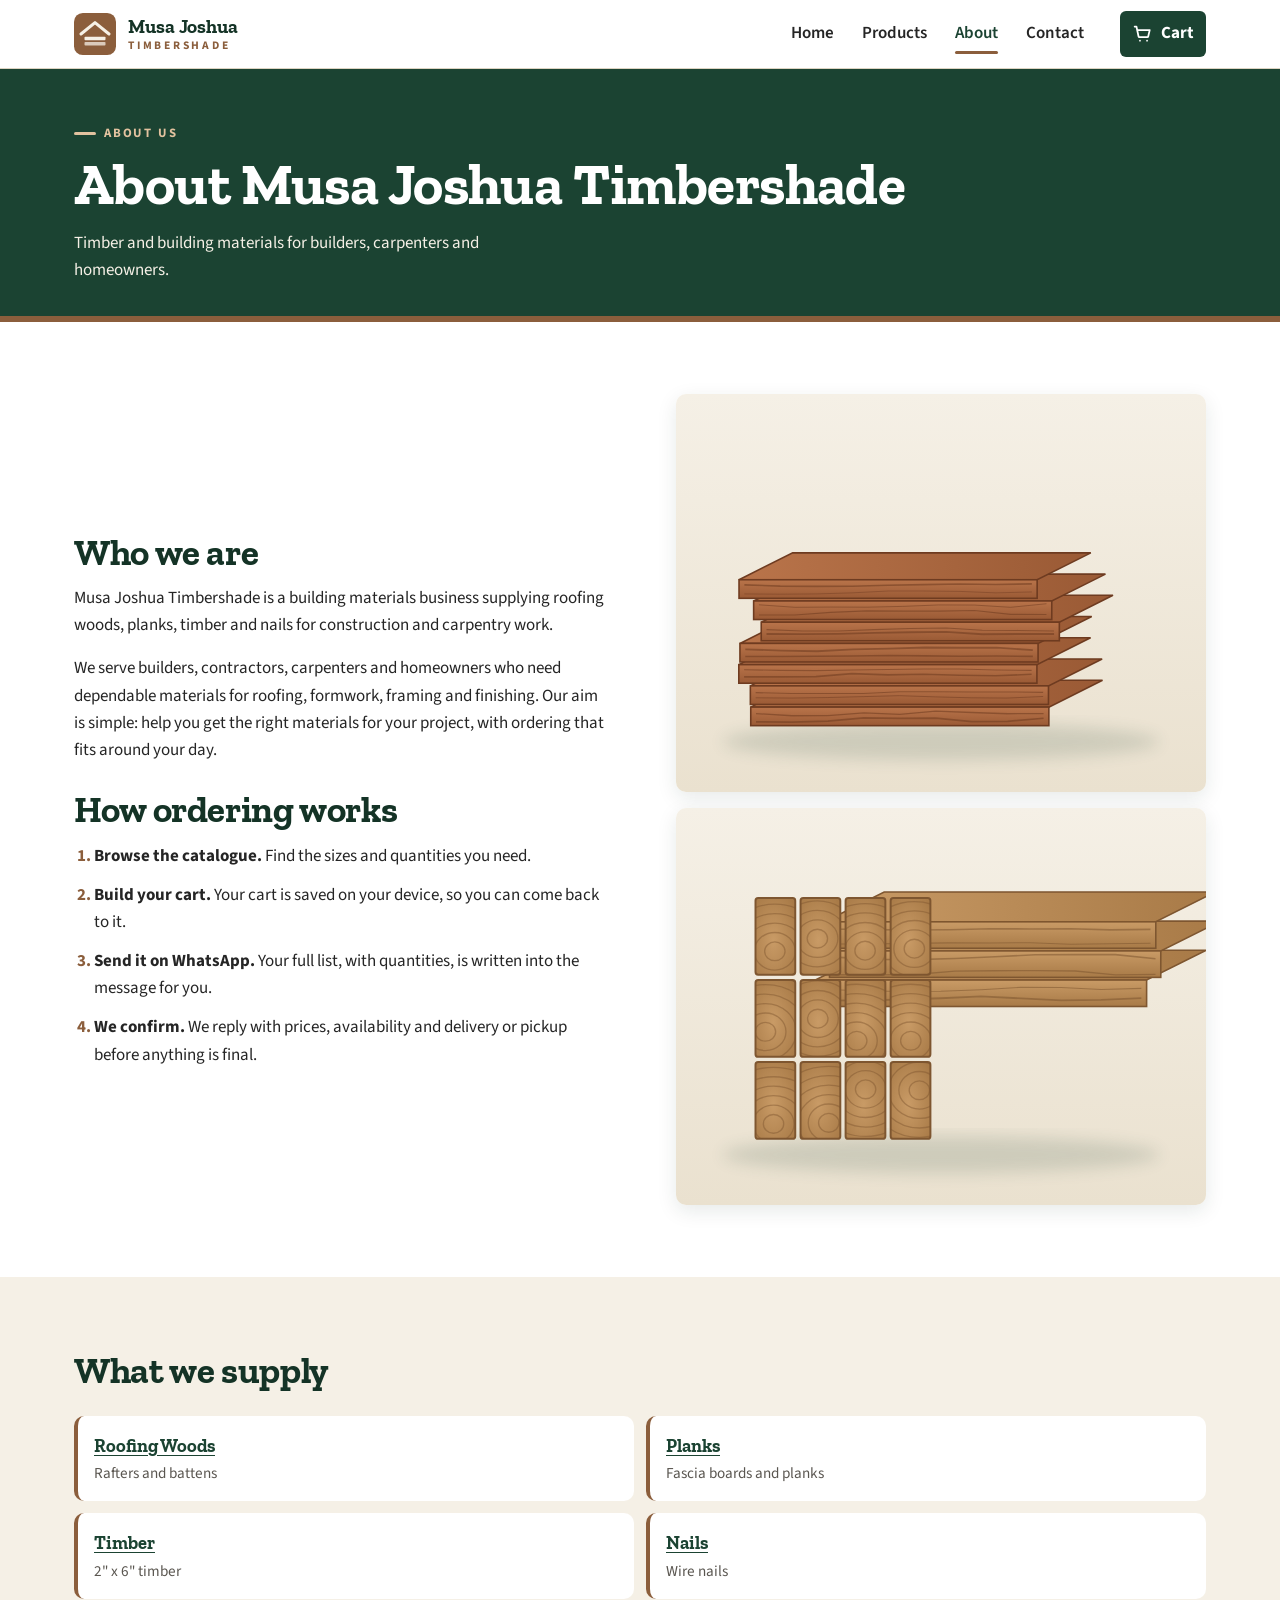
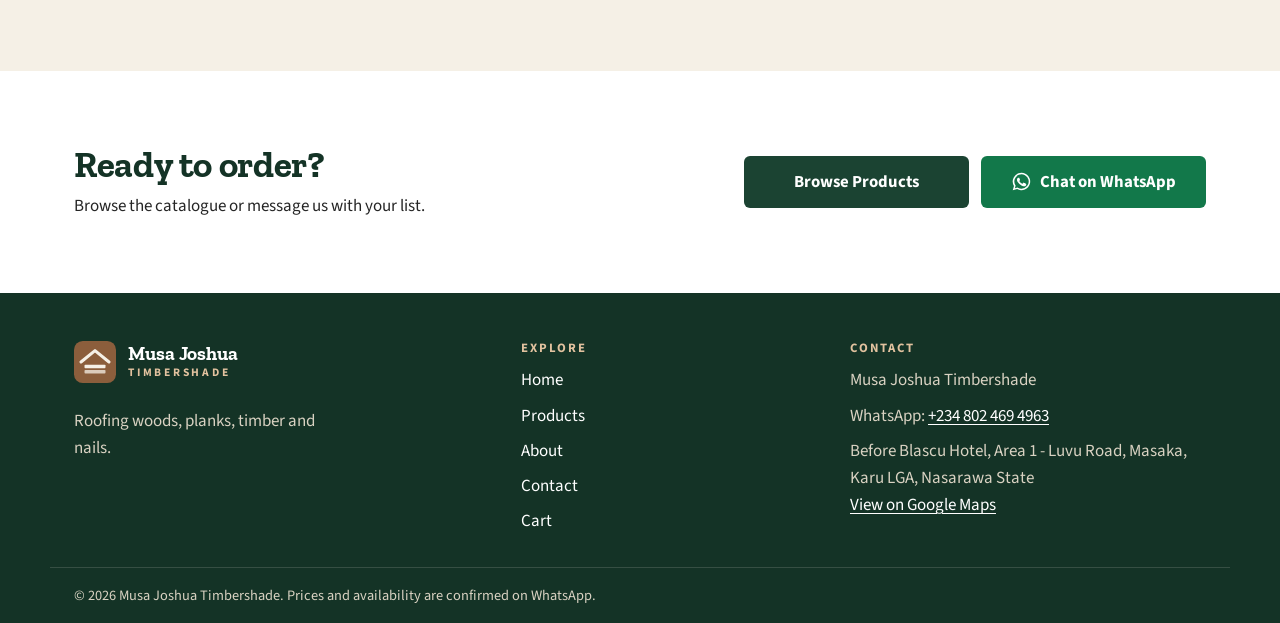
==== commit 478b7ad9: "Add business address and a customer reviews section - Show the street address (Masaka, Karu LGA, Nas" ====
--- a/about.html
+++ b/about.html
@@ -143,7 +143,7 @@
         <h2 class="footer-heading">Contact</h2>
         <p><span data-business-name>Musa Joshua Timbershade</span></p>
         <p>WhatsApp: <a href="https://wa.me/2348024694963" data-wa-link="enquiry"><span data-wa-display>+234 802 469 4963</span></a></p>
-        <p data-location>Business address to be announced.</p>
+        <p data-location>Before Blascu Hotel, Area 1 - Luvu Road, Masaka, Karu LGA, Nasarawa State</p>
       </div>
     </div>
     <div class="container footer-bottom">
--- a/assets/css/style.css
+++ b/assets/css/style.css
@@ -289,6 +289,18 @@
 .results-status { font-size: .95rem; color: var(--ink-muted); margin-bottom: var(--space-4); }
 
 /* ---------- Features ---------- */
+.review-grid { list-style: none; display: grid; gap: var(--space-4); }
+.review { display: flex; flex-direction: column; gap: var(--space-2); padding: var(--space-5); background: var(--white); border: 1px solid var(--line); border-radius: var(--radius); }
+.review__quote { margin: 0; flex: 1; font-size: 1.05rem; }
+.review__quote p { margin: 0; }
+.review__quote p::before { content: '\201C'; }
+.review__quote p::after { content: '\201D'; }
+.review__name { margin: 0; font-family: var(--font-display); font-weight: 700; font-size: 1.1rem; color: var(--forest-deep); }
+.review__context { margin: 0; font-size: .9rem; color: var(--ink-muted); }
+.review--invite { border-style: dashed; border-color: var(--timber); background: #FBF7EE; }
+.review--invite p { margin: 0; color: var(--ink-muted); }
+.review--invite .review__name { color: var(--forest-deep); }
+.review--invite .btn { align-self: flex-start; margin-top: var(--space-2); }
 .feature-grid { list-style: none; display: grid; gap: var(--space-4); }
 .feature { padding: var(--space-5); border: 1px solid var(--line); border-radius: var(--radius); border-top: 4px solid var(--timber); background: var(--white); }
 .feature p { margin: 0; color: var(--ink-muted); }
--- a/assets/css/responsive.css
+++ b/assets/css/responsive.css
@@ -18,6 +18,7 @@
 
   .category-grid { grid-template-columns: repeat(2, minmax(0, 1fr)); }
   .feature-grid { grid-template-columns: repeat(2, minmax(0, 1fr)); }
+  .review-grid { grid-template-columns: repeat(2, minmax(0, 1fr)); }
   .supply-list { grid-template-columns: repeat(2, minmax(0, 1fr)); }
   .footer-grid { grid-template-columns: 1.4fr 1fr 1.2fr; }
 
@@ -64,6 +65,7 @@
   .category-card img { border-radius: 0; }
   .category-card__body { padding: var(--space-3) var(--space-4) var(--space-4); }
   .feature-grid { grid-template-columns: repeat(4, minmax(0, 1fr)); }
+  .review-grid { grid-template-columns: repeat(3, minmax(0, 1fr)); }
   .product-grid { grid-template-columns: repeat(4, minmax(0, 1fr)); }
   #featured-products { grid-template-columns: repeat(3, minmax(0, 1fr)); }
 }
